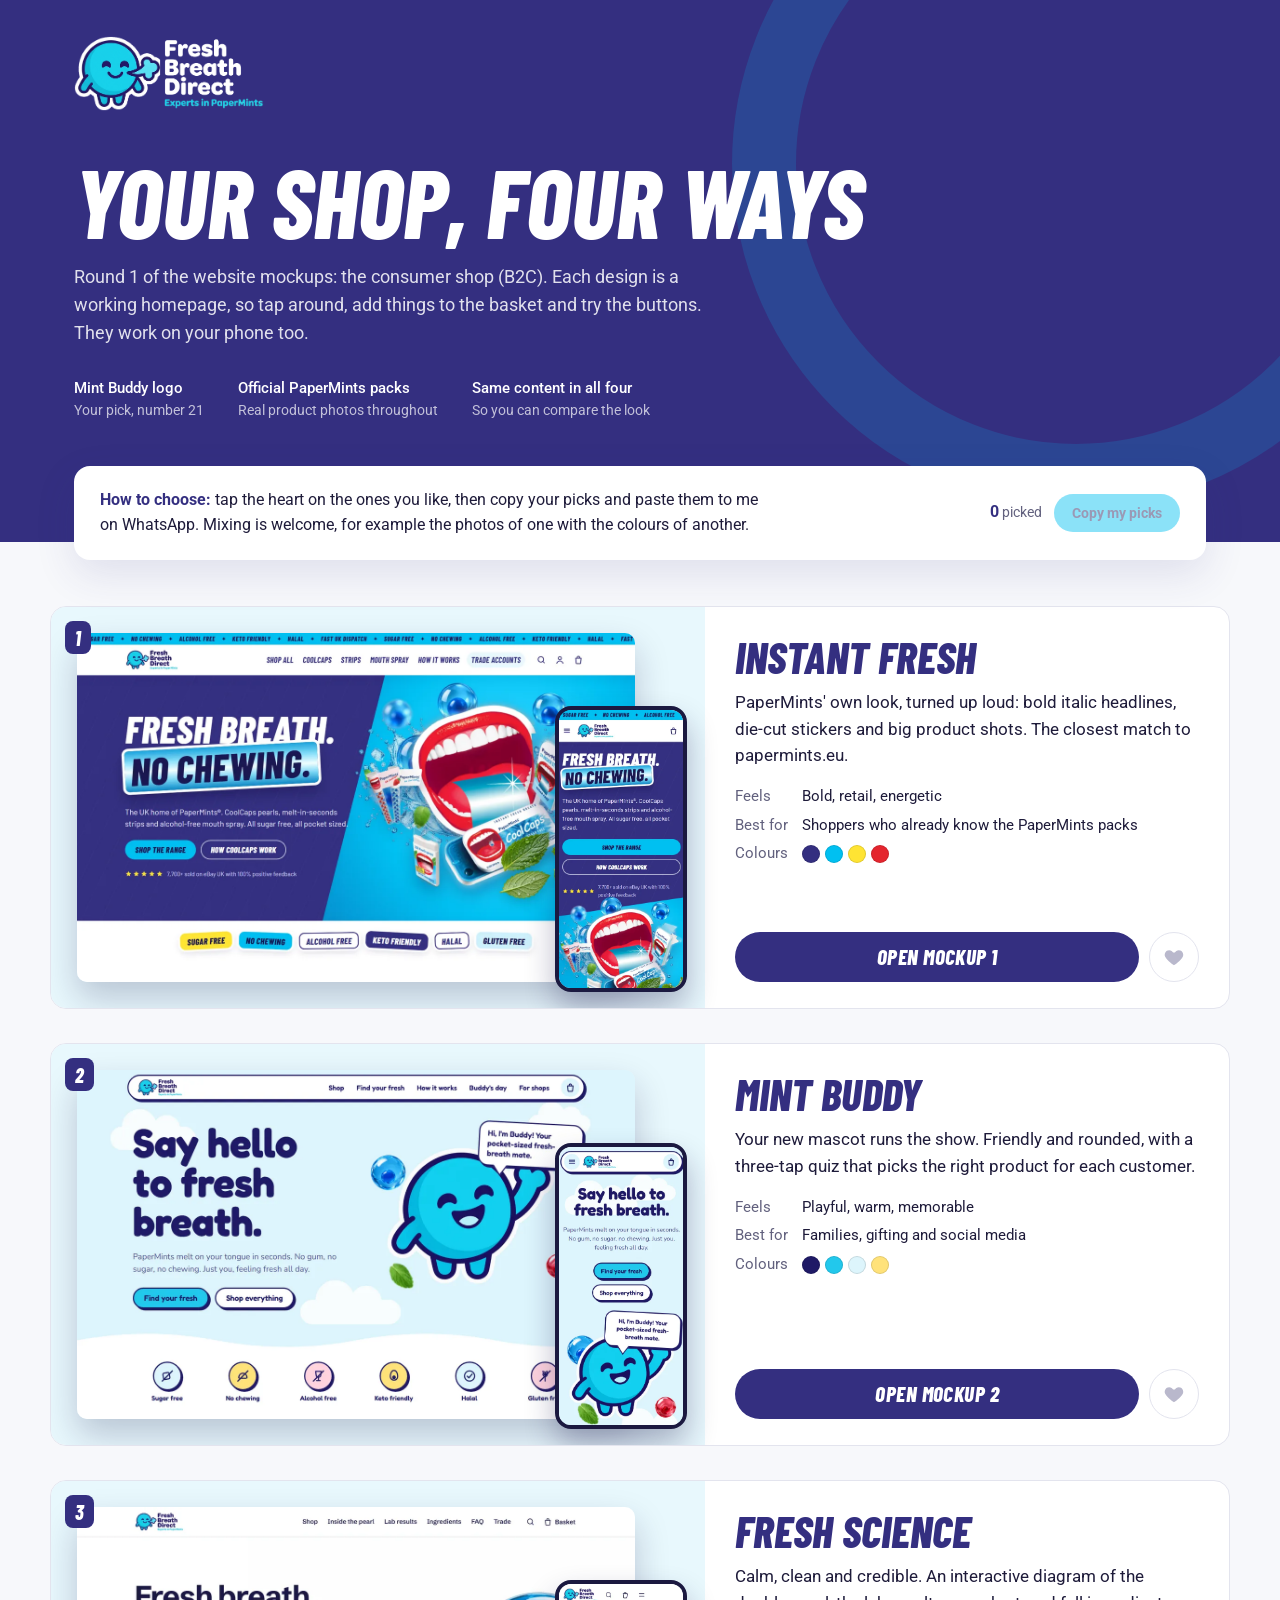
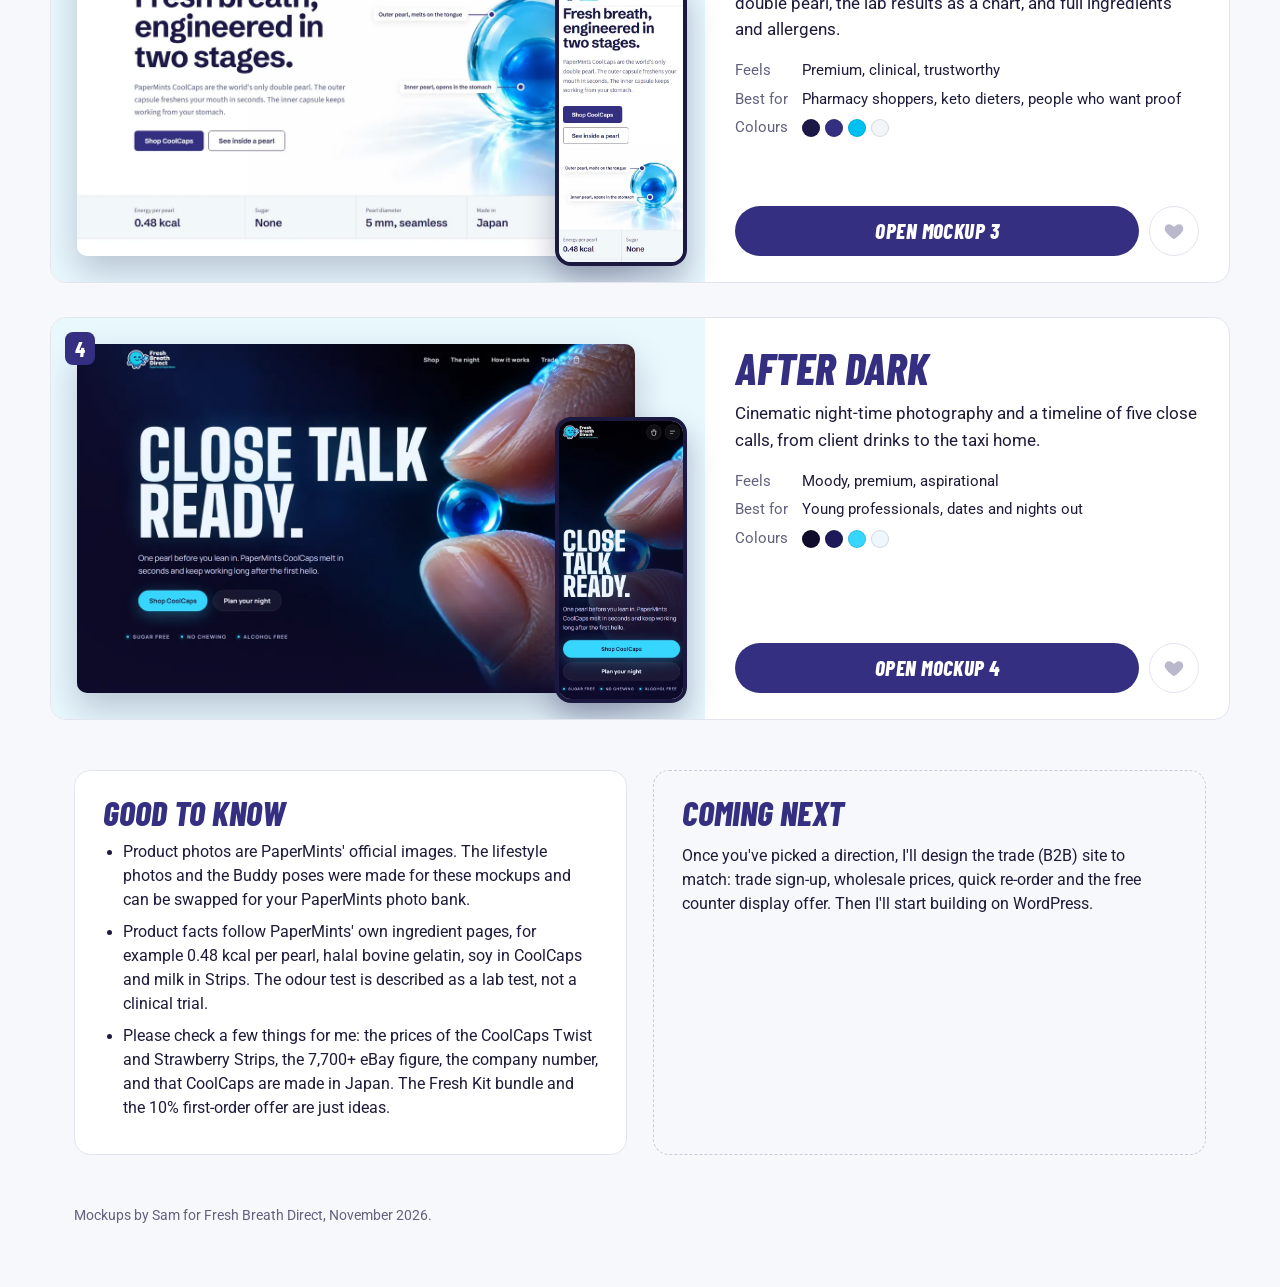
==== mockups/index.html @ 7f59b2f5 "Add B2C website mockups: hub + four art directions Hub at mockups/ links Instant Fresh, Mint Buddy, " ====
<!doctype html>
<html lang="en-GB">
<head>
<meta charset="utf-8">
<meta name="viewport" content="width=device-width, initial-scale=1">
<title>Fresh Breath Direct: Website Mockups</title>
<meta name="description" content="Round 1 website mockups for Fresh Breath Direct: four looks for the consumer shop.">
<link rel="icon" href="shared/img/brand/buddy-icon.png">
<link rel="preconnect" href="https://fonts.googleapis.com">
<link rel="preconnect" href="https://fonts.gstatic.com" crossorigin>
<link href="https://fonts.googleapis.com/css2?family=Barlow+Condensed:ital,wght@0,700;1,800&family=Roboto:wght@400;500;700&display=swap" rel="stylesheet">
<style>
  :root {
    --indigo: #342F80; --indigo-deep: #221E5C; --cyan: #00C0F1; --cyan-bright: #22D2FF;
    --ice: #E8F8FD; --paper: #F7F8FB; --ink: #1E1B3A; --muted: #62617E; --line: #E3E4EE; --radius: 16px;
  }
  * { box-sizing: border-box; }
  html { scroll-behavior: smooth; }
  body { margin: 0; background: var(--paper); color: var(--ink); font: 400 16px/1.55 Roboto, system-ui, sans-serif; -webkit-font-smoothing: antialiased; }
  img { display: block; max-width: 100%; }
  .wrap { max-width: 1180px; margin: 0 auto; padding: 0 24px; }
  .cond { font-family: "Barlow Condensed", sans-serif; font-style: italic; font-weight: 800; text-transform: uppercase; line-height: .92; }

  .top { background: var(--indigo); color: #fff; position: relative; overflow: hidden; padding: 36px 0 120px; }
  .top::after { content: ""; position: absolute; right: -140px; top: -180px; width: 560px; height: 560px; border-radius: 50%; border: 64px solid rgba(0, 192, 241, .16); }
  .top-logo { width: 190px; height: auto; position: relative; z-index: 1; }
  .top h1 { position: relative; z-index: 1; font-size: clamp(48px, 8vw, 96px); margin: 46px 0 18px; }
  .top p { position: relative; z-index: 1; max-width: 640px; margin: 0; font-size: 18px; color: rgba(255, 255, 255, .85); }
  .facts { position: relative; z-index: 1; display: flex; flex-wrap: wrap; gap: 14px 34px; margin: 30px 0 0; padding: 0; list-style: none; }
  .facts li { font-size: 14px; color: rgba(255, 255, 255, .7); }
  .facts b { display: block; color: #fff; font-weight: 500; font-size: 15px; }

  .howto { position: relative; z-index: 2; margin-top: -76px; }
  .howto-card { background: #fff; border-radius: var(--radius); box-shadow: 0 14px 40px rgba(52, 47, 128, .12); padding: 22px 26px; display: flex; align-items: center; justify-content: space-between; gap: 18px; flex-wrap: wrap; }
  .howto-card p { margin: 0; max-width: 660px; }
  .howto-card b { color: var(--indigo); }
  .picks { display: flex; align-items: center; gap: 12px; font-size: 14px; color: var(--muted); }
  .picks strong { color: var(--indigo); font-size: 16px; }
  .copy { border: 0; background: var(--cyan); color: var(--indigo-deep); font: 700 14px Roboto, sans-serif; padding: 11px 18px; border-radius: 999px; cursor: pointer; }
  .copy:disabled { opacity: .45; cursor: default; }
  .copy:focus-visible, .open:focus-visible, .heart:focus-visible { outline: 3px solid var(--indigo); outline-offset: 3px; }

  .dirs { padding: 46px 0 20px; display: grid; gap: 34px; }
  .dir { display: grid; grid-template-columns: 1.25fr 1fr; background: #fff; border-radius: var(--radius); border: 1px solid var(--line); overflow: hidden; transition: box-shadow .2s, border-color .2s; }
  .dir:hover { box-shadow: 0 18px 40px rgba(52, 47, 128, .1); }
  .dir.picked { border-color: var(--cyan); box-shadow: 0 0 0 3px rgba(0, 192, 241, .25); }
  .shots { position: relative; display: block; padding: 26px 70px 26px 26px; background: var(--ice); }
  .shots img { height: auto; }
  .shots .desk { border-radius: 10px; box-shadow: 0 16px 34px rgba(20, 16, 70, .22); aspect-ratio: 1200 / 750; width: 100%; object-fit: cover; }
  .shots .mob { position: absolute; right: 18px; bottom: 16px; width: 22%; max-width: 132px; border-radius: 16px; border: 4px solid #1b1940; box-shadow: 0 16px 30px rgba(20, 16, 70, .3); aspect-ratio: 390 / 844; object-fit: cover; }
  .num { position: absolute; left: 14px; top: 14px; z-index: 2; font: italic 800 20px/1 "Barlow Condensed"; background: var(--indigo); color: #fff; padding: 7px 10px 6px; border-radius: 8px; }
  .info { padding: 30px 30px 26px; display: flex; flex-direction: column; }
  .info h2 { font-size: 44px; color: var(--indigo); margin: 0; }
  .info .what { margin: 12px 0 0; font-size: 17px; }
  .info dl { margin: 18px 0 0; display: grid; grid-template-columns: auto 1fr; gap: 6px 14px; font-size: 14.5px; }
  .info dt { color: var(--muted); }
  .info dd { margin: 0; }
  .chips { display: inline-flex; gap: 5px; vertical-align: middle; }
  .chips i { width: 18px; height: 18px; border-radius: 50%; box-shadow: inset 0 0 0 1px rgba(0, 0, 0, .12); display: inline-block; }
  .actions { margin-top: auto; padding-top: 24px; display: flex; gap: 10px; align-items: center; }
  .open { flex: 1; display: inline-flex; align-items: center; justify-content: center; min-height: 50px; border-radius: 999px; background: var(--indigo); color: #fff; text-decoration: none; font: italic 800 21px/1 "Barlow Condensed"; text-transform: uppercase; letter-spacing: .02em; }
  .open:hover { background: var(--indigo-deep); }
  .heart { flex: none; width: 50px; height: 50px; border-radius: 50%; border: 1px solid var(--line); background: #fff; display: grid; place-items: center; cursor: pointer; color: #B9B8CC; }
  .heart:hover { border-color: var(--cyan); color: var(--cyan); }
  .heart[aria-pressed="true"] { background: var(--cyan); border-color: var(--cyan); color: #fff; }
  .heart svg { width: 22px; height: 22px; }

  .next { padding: 30px 0 10px; }
  .next-card { display: grid; grid-template-columns: 1fr 1fr; gap: 26px; }
  .box { background: #fff; border: 1px solid var(--line); border-radius: var(--radius); padding: 26px 28px; }
  .box h2 { font-size: 34px; color: var(--indigo); margin: 0 0 12px; }
  .box p, .box li { color: var(--ink); font-size: 15.5px; }
  .box ul { margin: 0; padding-left: 20px; }
  .box li { margin: 0 0 8px; }
  .box.dashed { border-style: dashed; border-color: #C9CBE0; background: transparent; }
  footer { padding: 40px 0 60px; color: var(--muted); font-size: 14px; }

  .toast { position: fixed; left: 50%; bottom: 24px; transform: translate(-50%, 20px); opacity: 0; transition: .25s; background: var(--ink); color: #fff; padding: 12px 18px; border-radius: 12px; font-size: 15px; pointer-events: none; max-width: 90vw; }
  .toast.on { opacity: 1; transform: translate(-50%, 0); }

  @media (max-width: 900px) {
    .dir { grid-template-columns: 1fr; }
    .next-card { grid-template-columns: 1fr; }
  }
  @media (max-width: 560px) {
    .wrap { padding: 0 16px; }
    .top { padding-bottom: 110px; }
    .top-logo { width: 150px; height: auto; }
    .top h1 { margin-top: 34px; }
    .top p { font-size: 16.5px; }
    .howto-card { padding: 18px; }
    .shots { padding: 16px 54px 16px 16px; }
    .shots .mob { right: 10px; bottom: 10px; border-width: 3px; border-radius: 12px; }
    .info { padding: 22px 20px 20px; }
    .info h2 { font-size: 38px; }
    .box { padding: 22px 20px; }
  }
  @media (prefers-reduced-motion: reduce) { html { scroll-behavior: auto; } .toast, .dir { transition: none; } }
</style>
</head>
<body>

<header class="top">
  <div class="wrap">
    <img class="top-logo" src="shared/img/brand/logo-white.png" alt="Fresh Breath Direct, experts in PaperMints" width="925" height="366">
    <h1 class="cond">Your shop, four ways</h1>
    <p>Round 1 of the website mockups: the consumer shop (B2C). Each design is a working homepage, so tap around, add things to the basket and try the buttons. They work on your phone too.</p>
    <ul class="facts">
      <li><b>Mint Buddy logo</b>Your pick, number 21</li>
      <li><b>Official PaperMints packs</b>Real product photos throughout</li>
      <li><b>Same content in all four</b>So you can compare the look</li>
    </ul>
  </div>
</header>

<section class="howto">
  <div class="wrap">
    <div class="howto-card">
      <p><b>How to choose:</b> tap the heart on the ones you like, then copy your picks and paste them to me on WhatsApp. Mixing is welcome, for example the photos of one with the colours of another.</p>
      <div class="picks"><span><strong id="pickCount">0</strong> picked</span><button class="copy" id="copyBtn" type="button" disabled>Copy my picks</button></div>
    </div>
  </div>
</section>

<main class="wrap dirs" id="dirs"></main>

<section class="next">
  <div class="wrap next-card">
    <div class="box">
      <h2 class="cond">Good to know</h2>
      <ul>
        <li>Product photos are PaperMints' official images. The lifestyle photos and the Buddy poses were made for these mockups and can be swapped for your PaperMints photo bank.</li>
        <li>Product facts follow PaperMints' own ingredient pages, for example 0.48 kcal per pearl, halal bovine gelatin, soy in CoolCaps and milk in Strips. The odour test is described as a lab test, not a clinical trial.</li>
        <li>Please check a few things for me: the prices of the CoolCaps Twist and Strawberry Strips, the 7,700+ eBay figure, the company number, and that CoolCaps are made in Japan. The Fresh Kit bundle and the 10% first-order offer are just ideas.</li>
      </ul>
    </div>
    <div class="box dashed">
      <h2 class="cond">Coming next</h2>
      <p>Once you've picked a direction, I'll design the trade (B2B) site to match: trade sign-up, wholesale prices, quick re-order and the free counter display offer. Then I'll start building on WordPress.</p>
    </div>
  </div>
</section>

<footer><div class="wrap">Mockups by Sam for Fresh Breath Direct, November 2026.</div></footer>
<div class="toast" id="toast" role="status" aria-live="polite"></div>

<script>
  var DIRS = [
    { n: "1", slug: "b2c-1-instant-fresh", name: "Instant Fresh",
      what: "PaperMints' own look, turned up loud: bold italic headlines, die-cut stickers and big product shots. The closest match to papermints.eu.",
      best: "Shoppers who already know the PaperMints packs", feel: "Bold, retail, energetic",
      chips: ["#342F80", "#00C0F1", "#FFE433", "#E4252E"] },
    { n: "2", slug: "b2c-2-mint-buddy", name: "Mint Buddy",
      what: "Your new mascot runs the show. Friendly and rounded, with a three-tap quiz that picks the right product for each customer.",
      best: "Families, gifting and social media", feel: "Playful, warm, memorable",
      chips: ["#1F1A66", "#22C8EC", "#DDF5FC", "#FFE27A"] },
    { n: "3", slug: "b2c-3-fresh-science", name: "Fresh Science",
      what: "Calm, clean and credible. An interactive diagram of the double pearl, the lab results as a chart, and full ingredients and allergens.",
      best: "Pharmacy shoppers, keto dieters, people who want proof", feel: "Premium, clinical, trustworthy",
      chips: ["#1B1946", "#342F80", "#00C0F1", "#F2F6F9"] },
    { n: "4", slug: "b2c-4-after-dark", name: "After Dark",
      what: "Cinematic night-time photography and a timeline of five close calls, from client drinks to the taxi home.",
      best: "Young professionals, dates and nights out", feel: "Moody, premium, aspirational",
      chips: ["#0E0B2B", "#1E1958", "#36D6FF", "#EEF6FF"] }
  ];
  var heart = '<svg viewBox="0 0 24 24" fill="currentColor" aria-hidden="true"><path d="M12 21s-7.5-4.6-9.6-9.2C.9 8.4 3 4.5 6.7 4.5c2.1 0 3.6 1.1 4.3 2.5h2c.7-1.4 2.2-2.5 4.3-2.5 3.7 0 5.8 3.9 4.3 7.3C19.5 16.4 12 21 12 21z"/></svg>';
  var KEY = "fbd-b2c-picks", picks = new Set();
  try { picks = new Set(JSON.parse(localStorage.getItem(KEY) || "[]")); } catch (e) {}
  function save() { try { localStorage.setItem(KEY, JSON.stringify(Array.from(picks))); } catch (e) {} }

  document.getElementById("dirs").innerHTML = DIRS.map(function (d) {
    var img = "shared/img/thumbs/" + d.slug;
    return '<article class="dir" data-n="' + d.n + '">' +
      '<a class="shots" href="' + d.slug + '/" aria-label="Open mockup ' + d.n + ': ' + d.name + '">' +
        '<span class="num">' + d.n + '</span>' +
        '<img class="desk" src="' + img + '-desktop.webp" alt="Desktop view of the ' + d.name + ' homepage" width="1200" height="750" loading="lazy">' +
        '<img class="mob" src="' + img + '-mobile.webp" alt="Phone view of the ' + d.name + ' homepage" width="390" height="844" loading="lazy">' +
      '</a>' +
      '<div class="info">' +
        '<h2 class="cond">' + d.name + '</h2>' +
        '<p class="what">' + d.what + '</p>' +
        '<dl><dt>Feels</dt><dd>' + d.feel + '</dd><dt>Best for</dt><dd>' + d.best + '</dd>' +
        '<dt>Colours</dt><dd><span class="chips">' + d.chips.map(function (c) { return '<i style="background:' + c + '"></i>'; }).join("") + '</span></dd></dl>' +
        '<div class="actions"><a class="open" href="' + d.slug + '/">Open mockup ' + d.n + '</a>' +
        '<button class="heart" type="button" data-pick="' + d.n + '" aria-pressed="false" aria-label="Add ' + d.name + ' to your picks">' + heart + '</button></div>' +
      '</div></article>';
  }).join("");

  function update() {
    document.querySelectorAll(".dir").forEach(function (el) {
      var on = picks.has(el.getAttribute("data-n"));
      el.classList.toggle("picked", on);
      el.querySelector(".heart").setAttribute("aria-pressed", on ? "true" : "false");
    });
    document.getElementById("pickCount").textContent = picks.size;
    document.getElementById("copyBtn").disabled = picks.size === 0;
  }
  document.addEventListener("click", function (e) {
    var h = e.target.closest("[data-pick]");
    if (!h) return;
    var n = h.getAttribute("data-pick");
    if (picks.has(n)) picks.delete(n); else picks.add(n);
    save(); update();
  });
  var toast = document.getElementById("toast"), tt;
  function say(t) { toast.textContent = t; toast.classList.add("on"); clearTimeout(tt); tt = setTimeout(function () { toast.classList.remove("on"); }, 2800); }
  document.getElementById("copyBtn").addEventListener("click", function () {
    var list = DIRS.filter(function (d) { return picks.has(d.n); }).map(function (d) { return d.n + " " + d.name; }).join(", ");
    var text = "Fresh Breath Direct shop mockup picks: " + list;
    function done() { say("Copied. Paste it to Sam on WhatsApp."); }
    if (navigator.clipboard && navigator.clipboard.writeText) navigator.clipboard.writeText(text).then(done, function () { window.prompt("Copy your picks:", text); });
    else window.prompt("Copy your picks:", text);
  });
  update();
</script>
</body>
</html>
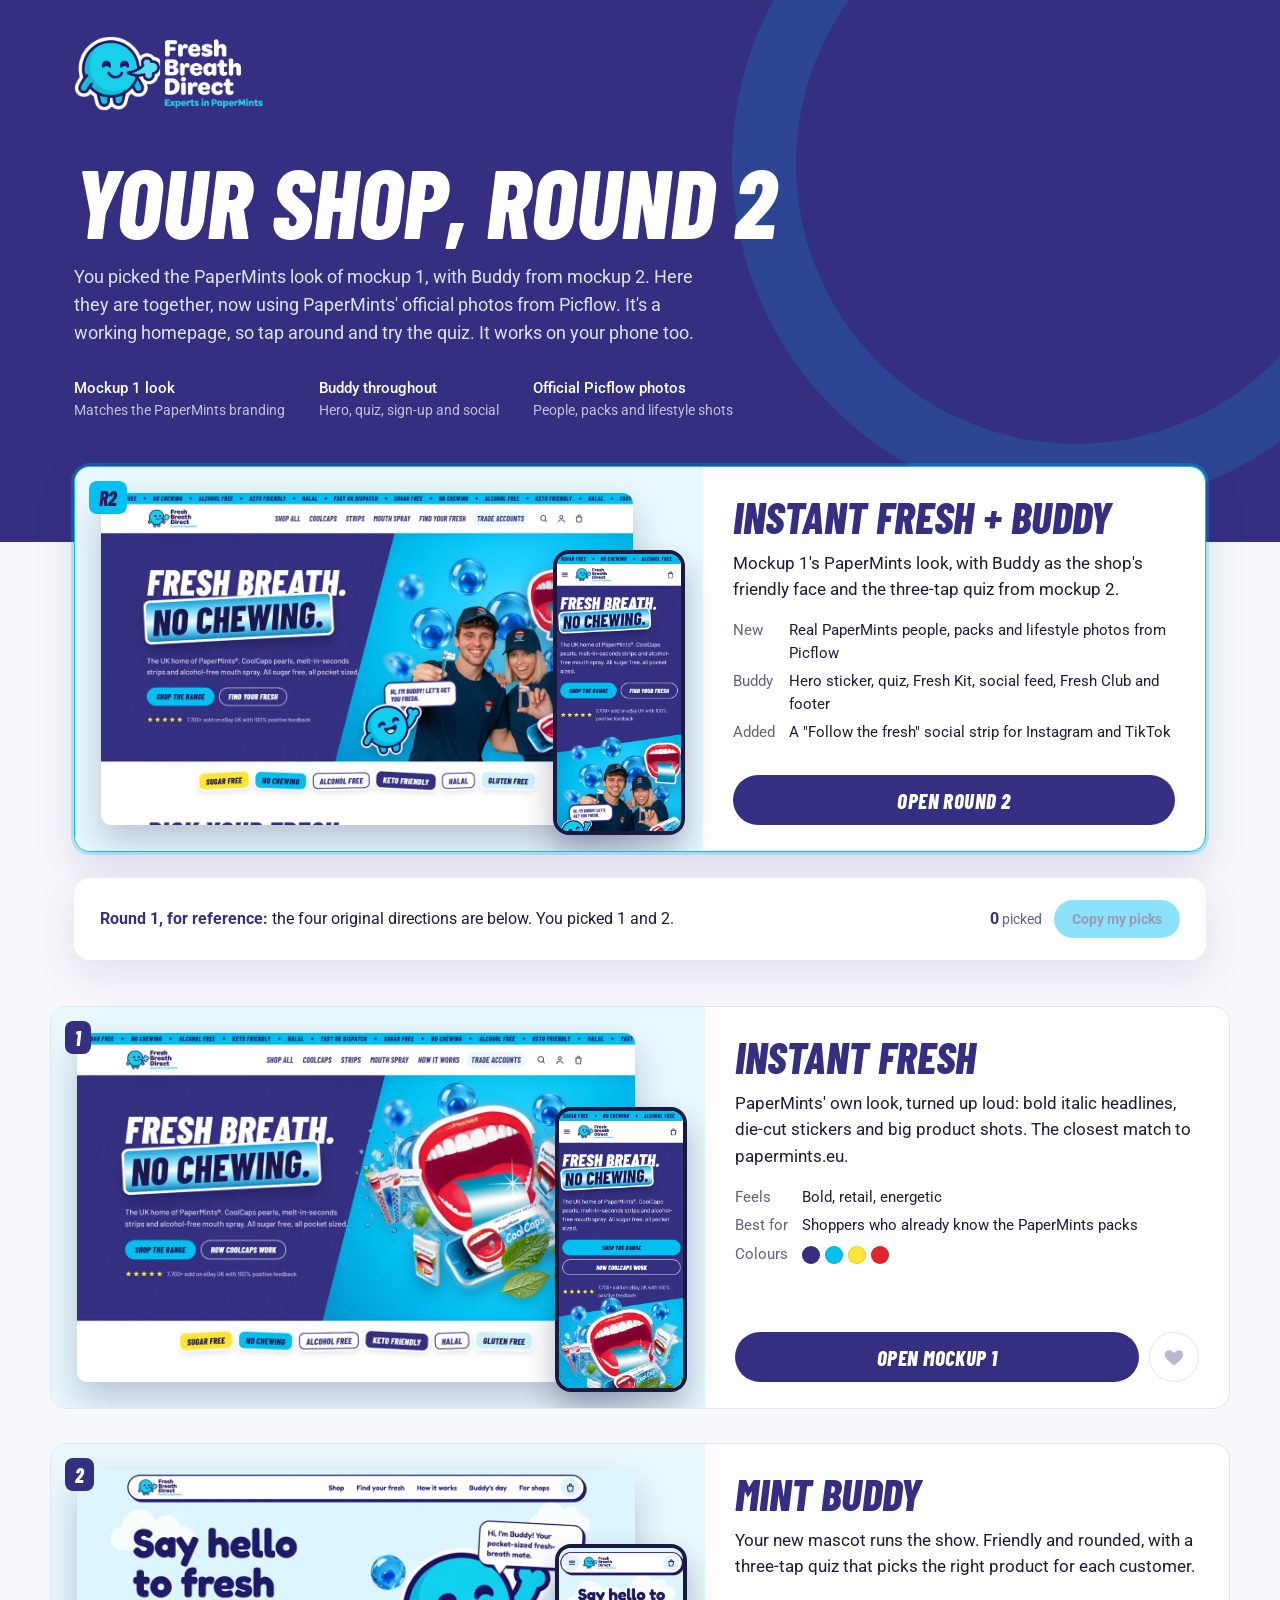
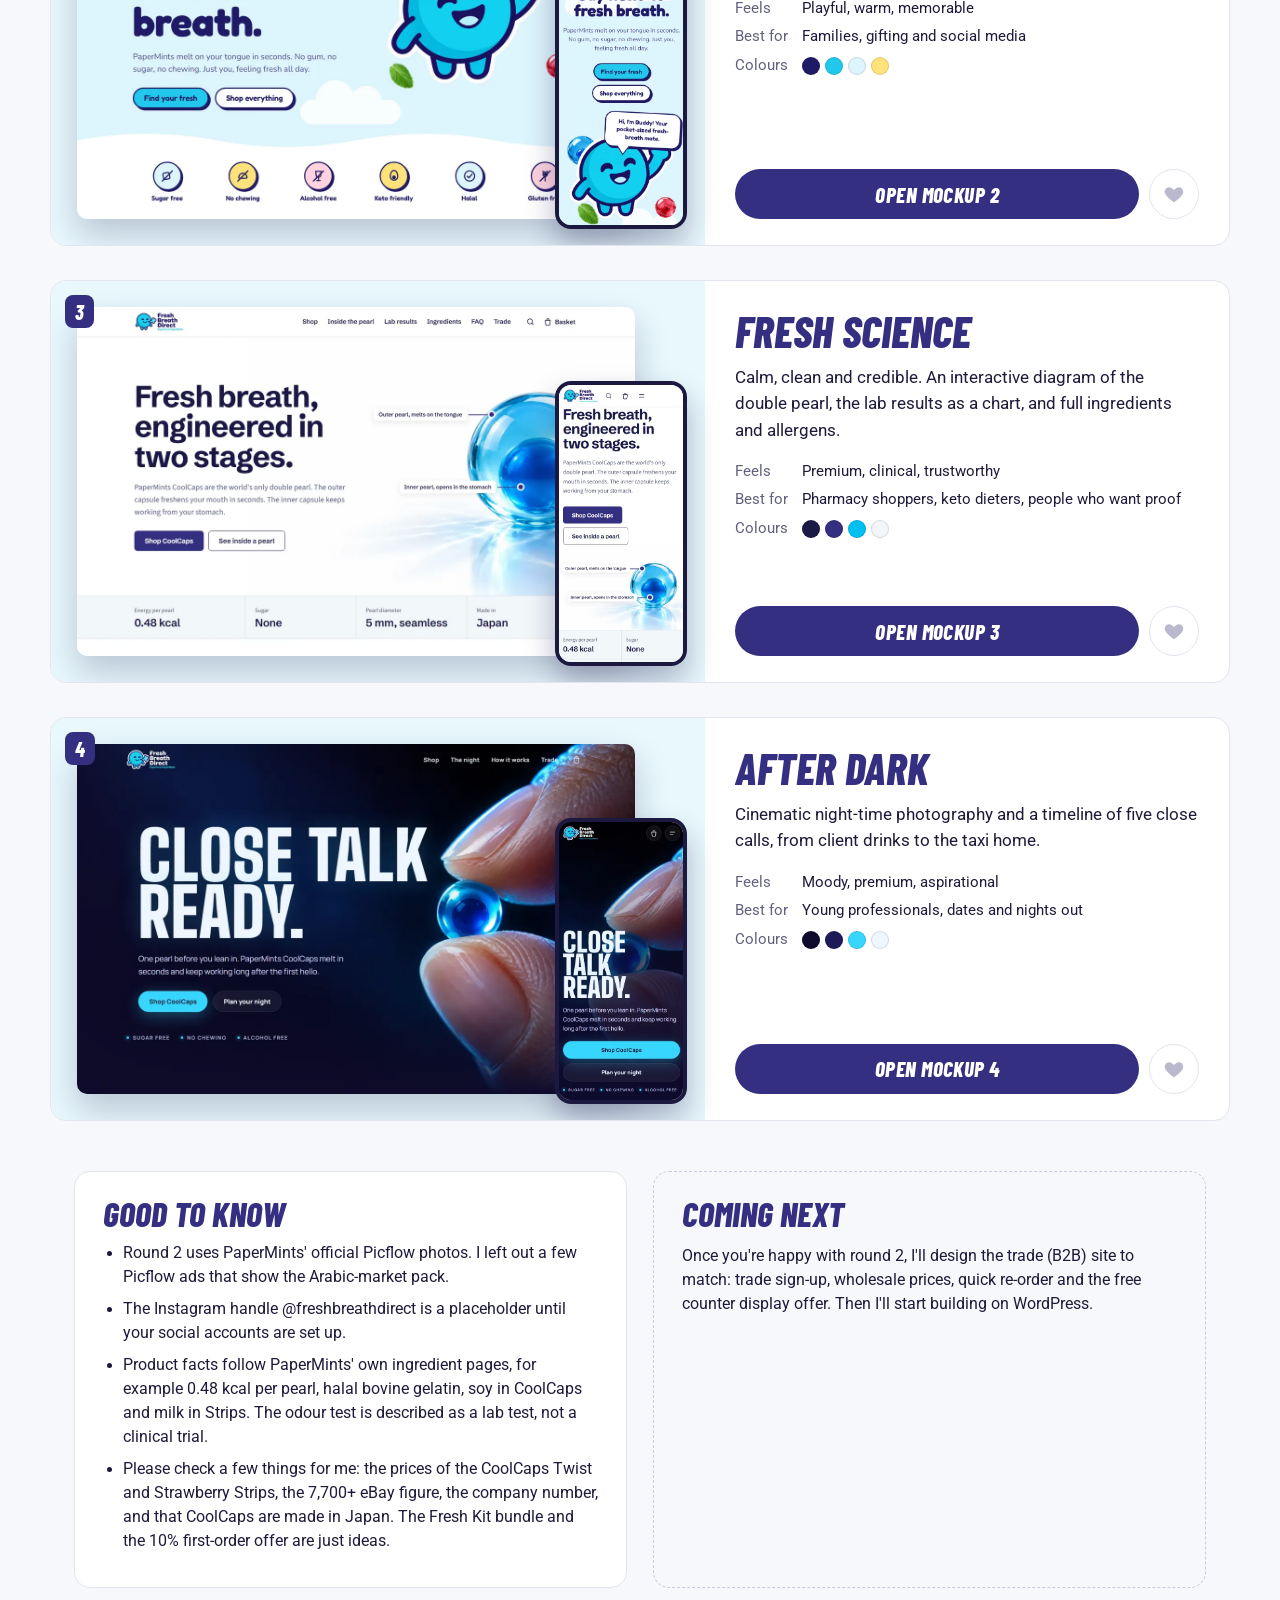
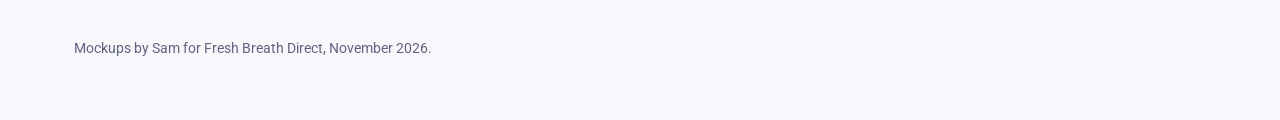
==== commit 16cfc4b5: "Add round 2 B2C mockup: Instant Fresh + Buddy Gareth picked mockup 1's PaperMints look plus mockup 2" ====
--- a/mockups/index.html
+++ b/mockups/index.html
@@ -64,6 +64,9 @@
   .heart:hover { border-color: var(--cyan); color: var(--cyan); }
   .heart[aria-pressed="true"] { background: var(--cyan); border-color: var(--cyan); color: #fff; }
   .heart svg { width: 22px; height: 22px; }
+  .dir-r2 { border-color: var(--cyan); box-shadow: 0 0 0 3px rgba(0, 192, 241, .25), 0 18px 40px rgba(52, 47, 128, .14); background: #fff; }
+  .dir-r2 .num { background: var(--cyan); color: var(--indigo-deep); }
+  .r1-note { margin-top: 26px; }
 
   .next { padding: 30px 0 10px; }
   .next-card { display: grid; grid-template-columns: 1fr 1fr; gap: 26px; }
@@ -103,20 +106,33 @@
 <header class="top">
   <div class="wrap">
     <img class="top-logo" src="shared/img/brand/logo-white.png" alt="Fresh Breath Direct, experts in PaperMints" width="925" height="366">
-    <h1 class="cond">Your shop, four ways</h1>
-    <p>Round 1 of the website mockups: the consumer shop (B2C). Each design is a working homepage, so tap around, add things to the basket and try the buttons. They work on your phone too.</p>
+    <h1 class="cond">Your shop, round 2</h1>
+    <p>You picked the PaperMints look of mockup 1, with Buddy from mockup 2. Here they are together, now using PaperMints' official photos from Picflow. It's a working homepage, so tap around and try the quiz. It works on your phone too.</p>
     <ul class="facts">
-      <li><b>Mint Buddy logo</b>Your pick, number 21</li>
-      <li><b>Official PaperMints packs</b>Real product photos throughout</li>
-      <li><b>Same content in all four</b>So you can compare the look</li>
+      <li><b>Mockup 1 look</b>Matches the PaperMints branding</li>
+      <li><b>Buddy throughout</b>Hero, quiz, sign-up and social</li>
+      <li><b>Official Picflow photos</b>People, packs and lifestyle shots</li>
     </ul>
   </div>
 </header>
 
 <section class="howto">
   <div class="wrap">
-    <div class="howto-card">
-      <p><b>How to choose:</b> tap the heart on the ones you like, then copy your picks and paste them to me on WhatsApp. Mixing is welcome, for example the photos of one with the colours of another.</p>
+    <article class="dir dir-r2">
+      <a class="shots" href="b2c-r2-instant-fresh-buddy/" aria-label="Open round 2: Instant Fresh plus Buddy">
+        <span class="num">R2</span>
+        <img class="desk" src="shared/img/thumbs/b2c-r2-instant-fresh-buddy-desktop.webp" alt="Desktop view of the round 2 homepage" width="1200" height="750">
+        <img class="mob" src="shared/img/thumbs/b2c-r2-instant-fresh-buddy-mobile.webp" alt="Phone view of the round 2 homepage" width="390" height="844">
+      </a>
+      <div class="info">
+        <h2 class="cond">Instant Fresh + Buddy</h2>
+        <p class="what">Mockup 1's PaperMints look, with Buddy as the shop's friendly face and the three-tap quiz from mockup 2.</p>
+        <dl><dt>New</dt><dd>Real PaperMints people, packs and lifestyle photos from Picflow</dd><dt>Buddy</dt><dd>Hero sticker, quiz, Fresh Kit, social feed, Fresh Club and footer</dd><dt>Added</dt><dd>A "Follow the fresh" social strip for Instagram and TikTok</dd></dl>
+        <div class="actions"><a class="open" href="b2c-r2-instant-fresh-buddy/">Open round 2</a></div>
+      </div>
+    </article>
+    <div class="howto-card r1-note">
+      <p><b>Round 1, for reference:</b> the four original directions are below. You picked 1 and 2.</p>
       <div class="picks"><span><strong id="pickCount">0</strong> picked</span><button class="copy" id="copyBtn" type="button" disabled>Copy my picks</button></div>
     </div>
   </div>
@@ -129,14 +145,15 @@
     <div class="box">
       <h2 class="cond">Good to know</h2>
       <ul>
-        <li>Product photos are PaperMints' official images. The lifestyle photos and the Buddy poses were made for these mockups and can be swapped for your PaperMints photo bank.</li>
+        <li>Round 2 uses PaperMints' official Picflow photos. I left out a few Picflow ads that show the Arabic-market pack.</li>
+        <li>The Instagram handle @freshbreathdirect is a placeholder until your social accounts are set up.</li>
         <li>Product facts follow PaperMints' own ingredient pages, for example 0.48 kcal per pearl, halal bovine gelatin, soy in CoolCaps and milk in Strips. The odour test is described as a lab test, not a clinical trial.</li>
         <li>Please check a few things for me: the prices of the CoolCaps Twist and Strawberry Strips, the 7,700+ eBay figure, the company number, and that CoolCaps are made in Japan. The Fresh Kit bundle and the 10% first-order offer are just ideas.</li>
       </ul>
     </div>
     <div class="box dashed">
       <h2 class="cond">Coming next</h2>
-      <p>Once you've picked a direction, I'll design the trade (B2B) site to match: trade sign-up, wholesale prices, quick re-order and the free counter display offer. Then I'll start building on WordPress.</p>
+      <p>Once you're happy with round 2, I'll design the trade (B2B) site to match: trade sign-up, wholesale prices, quick re-order and the free counter display offer. Then I'll start building on WordPress.</p>
     </div>
   </div>
 </section>
